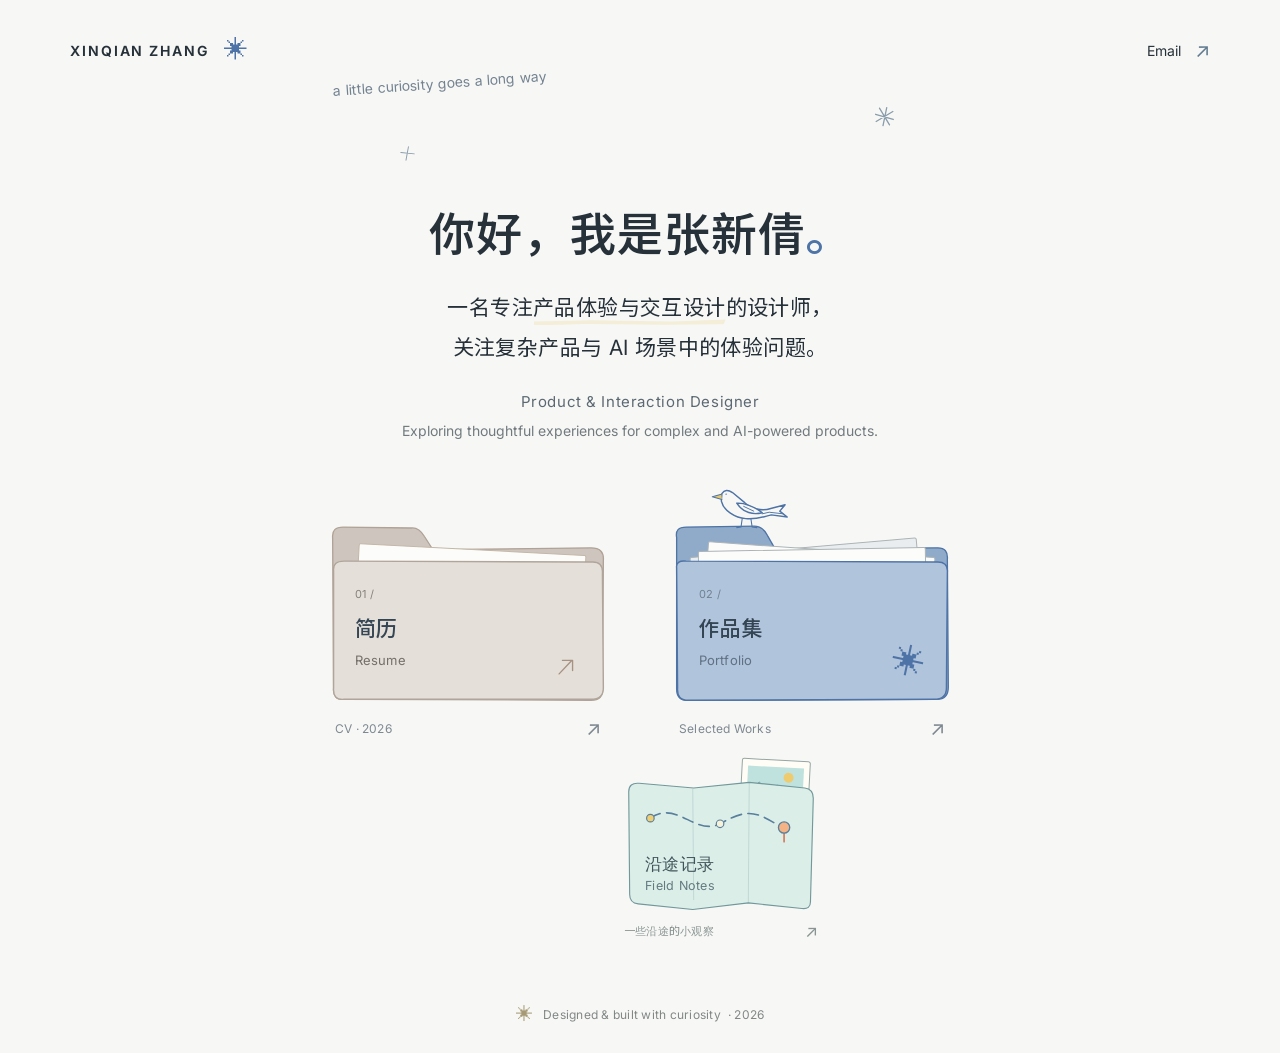
==== index.html @ b543d018 "Add local Field Notes homepage entry" ====
<!doctype html>
<html lang="zh-CN">
<head>
  <meta charset="UTF-8">
  <meta name="viewport" content="width=device-width, initial-scale=1">
  <meta name="theme-color" content="#F7F8F6">
  <meta name="description" content="张新倩的个人作品集 · 产品体验与交互设计，关注复杂产品与 AI 场景中的体验问题。">
  <title>张新倩 · Product & Interaction Designer</title>
  <link rel="icon" type="image/svg+xml" href="homepage/assets/favicon.svg">
  <link rel="preload" href="homepage/assets/fonts/inter-latin.woff2" as="font" type="font/woff2" crossorigin>
  <link rel="preload" href="homepage/assets/fonts/noto-sans-sc-page.woff2" as="font" type="font/woff2" crossorigin>
  <link rel="stylesheet" href="homepage/styles.css?v=3">
  <script src="homepage/config.js" defer></script>
  <script src="homepage/portal.js?v=3" defer></script>
</head>
<body>
  <div class="portal">
    <header class="header">
      <a class="wordmark" href="./" aria-label="张新倩 · 首页">XINQIAN ZHANG<span class="wordmark-dot" aria-hidden="true">✳</span></a>
      <a class="email" data-destination="email" href="#contact">Email <span aria-hidden="true">↗</span></a>
    </header>

    <main>
      <div class="air" aria-hidden="true">
        <svg class="star star-one" viewBox="0 0 30 30"><path d="m15 3-1 24M3 15l24-1"/></svg>
        <span class="air-caption">a little curiosity goes a long way</span>
        <svg class="star star-two" viewBox="0 0 30 30"><path d="m15 3 1 24M3 15l24 1M6 6l18 18M24 6 6 24"/></svg>
      </div>
      <section class="intro" aria-labelledby="intro-title">
        <div class="reveal-shapes" aria-hidden="true">
          <svg class="soft-shape left" viewBox="0 0 390 240"><path d="M12 104C25 83 60 95 74 70S64 29 107 24C137 21 153 48 174 42S195 4 231 17C258 27 246 61 267 71S326 58 337 91C344 115 313 131 326 152S376 176 359 203C340 230 300 207 273 213S217 237 191 217 175 175 139 185 110 215 79 201 82 163 55 151 1 134 12 104Z"/></svg>
          <svg class="soft-shape right" viewBox="0 0 390 240"><path d="M25 66C45 42 76 61 99 51S109 16 146 23 174 65 204 57 223 17 254 31 269 76 300 83 367 76 373 112 337 140 328 163 354 199 322 217 272 189 245 193 211 237 177 225 162 183 131 187 88 208 66 184 80 144 58 126 3 95 25 66Z"/></svg>
        </div>
        <h1 id="intro-title">你好，我是张新倩<span class="title-stop">。</span></h1>
        <p class="description">一名专注<span class="emphasis">产品体验与交互设计</span>的设计师，<br class="desktop-break">关注复杂产品与 AI 场景中的体验问题。</p>
        <div class="english">
          <p class="role">Product &amp; Interaction Designer</p>
          <p>Exploring thoughtful experiences for<br class="mobile-break"> complex and AI-powered products.</p>
        </div>
      </section>

      <nav class="destinations" aria-label="作品集、简历与沿途记录">
        <div class="primary-destinations">
          <a class="folder resume" data-destination="resume" href="#resume" aria-label="打开简历 Resume">
          <div class="folder-art">
            <svg class="folder-back" viewBox="0 0 300 206" aria-hidden="true"><path d="M7 29Q6 18 18 18L90 19Q98 18 104 28L113 42 280 40Q294 40 293 53L292 189Q293 201 280 201L20 200Q7 201 8 188Z"/></svg>
            <div class="papers" aria-hidden="true"><div class="paper cv-paper"><div class="cv-heading"><b></b><span></span></div><i></i><i></i><div class="cv-rule"></div><i></i><i></i><i></i></div></div>
            <div class="folder-cover">
              <svg viewBox="0 0 300 206" aria-hidden="true"><path d="M8 64Q7 54 19 54L280 55Q293 54 292 67L293 188Q293 200 280 200L19 200Q7 201 8 188Z"/></svg>
              <div class="folder-label"><span class="folder-number">01 /</span><h2>简历</h2><span class="folder-english">Resume</span><svg class="cover-mark" viewBox="0 0 38 38" aria-hidden="true"><path d="m12 26 15-16m-11 0h12v12"/></svg></div>
            </div>
          </div>
          <div class="folder-caption"><span>CV · 2026</span><span aria-hidden="true">↗</span></div>
          </a>

          <a class="folder portfolio" data-destination="portfolio" href="#portfolio" aria-label="打开作品集 Portfolio">
          <div class="folder-art">
            <svg class="folder-back" viewBox="0 0 300 206" aria-hidden="true"><path d="M7 29Q5 18 17 18L89 17Q98 17 103 27L111 41 283 40Q294 40 293 52L294 187Q294 200 282 200L18 201Q7 201 7 189Z"/></svg>
            <div class="papers" aria-hidden="true">
              <div class="paper paper-back"><i></i><i></i></div>
              <div class="paper paper-middle"><div class="mini-row"><b></b><b></b><b></b></div><i></i></div>
              <div class="paper paper-front"><div class="mini-top"><span></span><span></span></div><div class="mini-layout"><b></b><div><i></i><i></i><i></i></div></div></div>
            </div>
            <div class="folder-cover">
              <svg viewBox="0 0 300 206" aria-hidden="true"><path d="M7 61Q6 53 17 54L281 55Q294 54 293 66L292 188Q292 200 279 200L19 201Q7 201 8 188Z"/></svg>
              <div class="folder-label"><span class="folder-number">02 /</span><h2>作品集</h2><span class="folder-english">Portfolio</span><span class="cover-spark" aria-hidden="true">✳</span></div>
            </div>
            <div class="bird" data-state="idle" aria-hidden="true">
              <svg class="bird-figure" viewBox="0 0 160 120">
                <g class="bird-feet"><path d="m78 91-3 20-9 1m27-22 3 21 8 1"/></g>
                <path class="bird-body" d="M13 69 40 76C57 82 77 76 89 65L112 46Q125 37 132 48L133 62C129 80 107 94 87 95 65 97 52 91 39 88L9 92 23 81Z"/>
                <path class="bird-tail-line" d="m17 86 26-3 13 3"/>
                <g class="bird-wing bird-wing-open">
                  <path d="M62 82C50 67 38 38 39 19 48 24 57 36 63 42L60 7C73 16 83 34 88 43L94 17C104 31 106 50 102 62 98 78 88 88 72 88"/>
                  <path class="wing-line" d="M53 44 67 66M76 35 82 60"/>
                  <path class="wing-pattern" d="m80 69 1 10m-6-5 11-1"/>
                </g>
                <g class="bird-wing-folded">
                  <path d="M104 66C91 65 69 73 56 84 72 88 92 85 104 66Z"/>
                  <path class="wing-line" d="m72 81 19-9"/>
                </g>
                <path class="bird-beak" d="m133 49 17 5-18 5"/>
                <g class="bird-face"><circle class="bird-eye" cx="124" cy="49" r="1.35"/></g>
              </svg>
            </div>
          </div>
          <div class="folder-caption"><span>Selected Works</span><span aria-hidden="true">↗</span></div>
          </a>
        </div>

        <a class="field-notes-entry" data-destination="fieldNotes" href="field-notes/" aria-label="Open Field Notes">
          <div class="field-notes-art">
            <div class="travel-photo" aria-hidden="true">
              <svg viewBox="0 0 70 58">
                <rect x="1" y="1" width="68" height="56" rx="2"/>
                <path class="photo-sky" d="M7 8h56v34H7z"/>
                <path class="photo-sun" d="M48 13a5 5 0 1 1 0 10 5 5 0 0 1 0-10Z"/>
                <path class="photo-land" d="m7 34 12-10 10 8 8-6 12 8 14-5v13H7Z"/>
              </svg>
            </div>
            <svg class="travel-map" viewBox="0 0 220 154" aria-hidden="true">
              <path class="map-sheet" d="M12 21Q12 11 23 12l58 5 59-6 59 6q9 1 9 11l-3 110q0 8-9 7l-57-6-59 7-58-6q-9-1-9-10Z"/>
              <path class="map-fold" d="m80 18 1 118m59-125-1 128"/>
              <path class="map-route" pathLength="1" d="M35 49c29-20 48 21 76 5s38-12 66 7"/>
              <circle class="map-point point-one" cx="35" cy="49" r="4"/>
              <circle class="map-point point-two" cx="109" cy="55" r="4"/>
              <g class="map-pin" transform="translate(177 61)">
                <path d="M0 0v13"/>
                <circle cy="-2" r="6"/>
              </g>
            </svg>
            <div class="field-notes-label">
              <strong>沿途记录</strong>
              <span>Field Notes</span>
            </div>
          </div>
          <div class="field-notes-caption">
            <span>一些沿途的小观察</span>
            <span aria-hidden="true">↗</span>
          </div>
        </a>
      </nav>
    </main>
    <footer><span class="footer-star" aria-hidden="true">✳</span>Designed &amp; built with curiosity <span class="footer-year">· 2026</span></footer>
  </div>
  <svg class="flight-trail" aria-hidden="true"><path/></svg>
  <div class="notice" role="status" aria-live="polite"></div>
  <noscript><p class="noscript-note">请启用 JavaScript 使用入口动画，或直接打开下方内容。</p><p><a href="portfolio.html">打开作品集</a> · <a href="field-notes/">打开沿途记录</a></p></noscript>
</body>
</html>
---- homepage/styles.css ----
@font-face{font-family:Inter;font-style:normal;font-weight:100 900;font-display:swap;src:url("assets/fonts/inter-latin.woff2") format("woff2")}
@font-face{font-family:"Noto Sans SC";font-style:normal;font-weight:100 900;font-display:swap;src:url("assets/fonts/noto-sans-sc-page.woff2") format("woff2");unicode-range:U+2E80-9FFF,U+FF00-FFEF}
:root{--cream:#f7f8f6;--ink:#27313a;--blue:#4e73a6;--orange:#d97957;--yellow:#e7c96d;--muted:#727a7e;--line:#4e73a6;--font-latin:Inter,sans-serif;--font-cjk:"Noto Sans SC","Source Han Sans SC",Inter,sans-serif;--font-ui:Inter,"Noto Sans SC","Source Han Sans SC",sans-serif;font-family:var(--font-ui);font-weight:400;color:var(--ink);background:var(--cream);font-synthesis:none}
*{box-sizing:border-box}body{margin:0;overflow-x:clip}a{color:inherit;text-decoration:none}button,a{-webkit-tap-highlight-color:transparent}a:focus-visible{outline:2px solid var(--line);outline-offset:9px;border-radius:3px}::selection{background:#e7c96d77}.portal{max-width:1600px;margin:auto;padding:0 70px;min-height:100svh;display:flex;flex-direction:column;overflow:clip}.header{display:flex;justify-content:space-between;align-items:center;padding-top:38px;position:relative;z-index:2}.wordmark{font-size:14px;font-weight:650;letter-spacing:1.9px;display:flex;align-items:center;gap:14px}.wordmark-dot{font-size:24px;color:var(--blue);font-weight:400;line-height:1}.email{font-size:14px;display:flex;gap:14px;align-items:center}.email span{font-size:20px;color:#637c90}.email:hover{color:var(--line)}main{width:100%;max-width:1040px;margin:0 auto}.air{position:relative;height:140px;max-width:730px;margin:auto;display:flex;align-items:center;justify-content:center;padding-top:14px}.air-caption{position:absolute;left:8%;top:18px;font-family:var(--font-latin);font-style:normal;font-weight:400;font-size:14px;line-height:1.6;color:#758391;letter-spacing:.15px;transform:rotate(-4deg);transform-origin:left center}.star{position:absolute;stroke:#8a9dab;stroke-width:1.7;stroke-linecap:round;fill:none;width:23px}.star-one{left:17%;top:59%;transform:rotate(8deg);width:17px}.star-two{right:15%;top:31%;transform:rotate(14deg);color:var(--blue)}.intro{text-align:center;position:relative}.intro h1{font-family:var(--font-cjk);font-weight:550;font-size:46px;line-height:1.4;letter-spacing:1px;margin:0 0 22px;position:relative}.title-stop{color:var(--blue)}.description{font-family:var(--font-cjk);font-size:21px;line-height:1.9;letter-spacing:.4px;margin:0;position:relative}.emphasis{position:relative;white-space:nowrap}.emphasis:after{content:"";position:absolute;bottom:-5px;left:1px;right:0;height:6px;background:#e7c96d38;clip-path:polygon(0 35%,30% 13%,72% 34%,100% 0,99% 80%,68% 90%,27% 78%,0 100%);z-index:-1}.english{color:var(--muted);font-size:14px;line-height:1.65;margin-top:22px;position:relative}.english p{margin:0}.english .role{font-size:15px;letter-spacing:.6px;color:#5c6872;margin-bottom:4px}.mobile-break{display:none}.reveal-shapes{position:absolute;inset:-48px -35px;pointer-events:none;overflow:visible;z-index:1}
.soft-shape{position:absolute;width:350px;height:245px;opacity:0;top:-6px;left:calc(50% - 295px);fill:#e1eaf2;transform-origin:80% 55%}
.soft-shape.right{top:24px;left:calc(50% - 40px);fill:#eaf0f4;transform-origin:20% 45%}.destinations{display:flex;justify-content:center;gap:60px;margin:68px auto 0;position:relative}.folder{display:block;width:284px;flex-shrink:0;position:relative;touch-action:manipulation}.folder-art{position:relative;width:100%;height:195px;transition:transform 260ms ease}.folder-back,.folder-cover,.folder-cover>svg{position:absolute;inset:0;width:100%;height:100%}.folder-back{fill:#90abc9;stroke:#4e73a6;stroke-width:1.4;stroke-linejoin:round}.folder-cover{transform-origin:50% 95%;transition:transform 260ms ease;z-index:2}.folder-cover>svg{fill:#b0c4dc;stroke:#4e73a6;stroke-width:1.5;stroke-linejoin:round}.folder-label{position:absolute;left:29px;right:29px;top:72px;bottom:21px;text-align:left}.folder-number{font-family:var(--font-latin);font-size:11px;font-weight:400;letter-spacing:.3px;color:#718190}.folder-label h2{font-family:var(--font-cjk);font-size:21px;font-weight:500;color:#344553;letter-spacing:0;margin:10px 0 3px;line-height:1.6}.folder-english{font-family:var(--font-latin);font-size:13px;font-weight:400;line-height:1.6;color:#607182;letter-spacing:.1px}.cover-spark{position:absolute;right:0;bottom:2px;font-size:33px;color:#4e73a6;transform:rotate(12deg);font-weight:300}.resume .folder-back{fill:#cec5be;stroke:#b0a296}.resume .folder-cover>svg{fill:#e4dfd9;stroke:#b1a59b}.resume .folder-number{color:#85817d}.resume .folder-english{color:#756f69}.cover-mark{position:absolute;right:0;bottom:0;width:32px;height:32px;fill:none;stroke:#a79282;stroke-width:1.6;stroke-linecap:round;stroke-linejoin:round}.folder-caption{display:flex;align-items:center;justify-content:space-between;margin:13px 9px 0;font-family:var(--font-latin);font-size:12px;font-weight:400;letter-spacing:.2px;color:#7e8891}.folder-caption>span:last-child{font-size:20px;line-height:1;color:inherit}.papers{position:absolute;left:29px;right:27px;top:39px;height:138px;z-index:1}.paper{position:absolute;background:#fcfcfa;border:1px solid #acb4b6;border-radius:2px;width:100%;height:100%;padding:16px;transition:transform 260ms ease}.paper-back{transform:translate(-4px,-2px) rotate(-5deg);background:#e9edf0}.paper-middle{transform:translate(4px,0) rotate(4deg)}.paper-front{transform:rotate(-1deg)}.paper i{display:block;height:3px;width:85%;background:#c7cfd2;margin-top:8px}.paper i:nth-child(even){width:60%}.mini-top{display:flex;justify-content:space-between}.mini-top span{display:block;width:25px;height:4px;background:#97afc0}.mini-top span:last-child{width:46px;height:3px;background:#d4dadd}.mini-layout{display:flex;gap:14px;margin-top:16px}.mini-layout>b{display:block;width:49px;height:37px;background:#b0c4dc;border-radius:2px}.mini-layout>div{flex:1}.mini-row{display:flex;gap:7px}.mini-row b{width:24px;height:19px;background:#c1cdd7}.cv-paper{border-color:#c4b7a8;transform:rotate(3deg);padding:15px 21px}.cv-heading{display:flex;justify-content:space-between;align-items:center}.cv-heading b{width:63px;height:6px;background:#a6a6a1}.cv-heading span{width:19px;height:19px;background:#d2cbc3;border-radius:50%}.cv-paper i{height:2px;background:#cfcac2}.cv-rule{height:1px;background:#ded8cf;margin:12px 0}.bird{position:absolute;z-index:4;width:85px;height:64px;left:37px;top:-42px;pointer-events:none;transform-origin:50% 90%}
.bird svg{overflow:visible;width:100%;height:100%;fill:none;stroke:var(--blue);stroke-width:2.7;stroke-linecap:round;stroke-linejoin:round}
.bird-figure{transform:scaleX(var(--facing,-1));transition:transform 180ms ease}
.bird-body{fill:var(--cream)}
.bird-wing-open{fill:var(--cream);transform-origin:78px 82px;opacity:0;transition:opacity 240ms ease,transform 350ms ease;transform:translate(0,10px) scaleY(.55)}
.bird-wing-folded{fill:var(--cream);opacity:1;transition:opacity 260ms ease}
.wing-line,.bird-tail-line{fill:none;stroke-width:1.8}
.wing-pattern{fill:none;stroke-width:2.1}
.bird-feet{fill:none;stroke:var(--blue);stroke-width:2;opacity:1;transition:opacity 280ms ease}
.bird-beak{fill:#e7c96d;stroke:var(--blue);stroke-width:2}
.bird-eye{fill:var(--blue);stroke:none}
.bird-face{transition:transform 180ms ease}
.bird[data-state="look"] .bird-face{transform:translate(var(--look-x,0px),var(--look-y,0px))}
.bird[data-state="fly"] .bird-wing-open{opacity:1;transform:rotate(var(--wing-angle,-3deg)) scaleY(var(--wing-scale,.88));transition:opacity 240ms ease}
.bird[data-state="fly"] .bird-wing-folded{opacity:0}
.bird[data-state="fly"] .bird-feet{opacity:0}
.bird[data-state="land"] .bird-wing-open{opacity:0;transform:translate(0,14px) scaleY(.3)}
footer{display:flex;justify-content:center;align-items:center;gap:7px;margin-top:auto;padding:64px 0 29px;font-size:12px;color:#828786;letter-spacing:.25px}.footer-star{font-size:17px;color:#a69a75;margin-right:3px}.flight-trail{position:absolute;inset:0;width:100%;height:100%;overflow:visible;pointer-events:none;z-index:3}.flight-trail path{fill:none;stroke:var(--blue);stroke-width:1;stroke-linecap:round;stroke-linejoin:round;opacity:0}.notice{position:fixed;bottom:24px;left:50%;transform:translate(-50%,10px);padding:12px 20px;max-width:calc(100% - 36px);width:max-content;background:var(--ink);color:var(--cream);border-radius:6px;font-size:14px;opacity:0;pointer-events:none;transition:180ms;z-index:10}.notice.visible{opacity:1;transform:translate(-50%,0)}.noscript-note{text-align:center;font-size:13px}.folder:active .folder-art{transform:scale(.98)}.folder:focus-visible .folder-art{transform:translateY(-5px)}.folder:focus-visible .paper-front{transform:translateY(-19px) rotate(-2deg)}.folder:focus-visible .cv-paper{transform:translateY(-19px) rotate(1deg)}
@media(hover:hover){.folder:hover .folder-art{transform:translateY(-5px)}.folder:hover .folder-cover{transform:skewX(-1deg) scaleY(.975)}.folder:hover .paper-front{transform:translateY(-19px) rotate(-3deg)}.folder:hover .paper-back{transform:translate(-7px,-14px) rotate(-8deg)}.folder:hover .paper-middle{transform:translate(8px,-24px) rotate(6deg)}.folder:hover .cv-paper{transform:translateY(-20px) rotate(1deg)}.folder:hover .folder-caption{color:var(--ink)}}

@media(min-width:1600px){.air{height:180px}.destinations{margin-top:78px}}
@media(min-width:768px) and (max-width:1199px){.portal{padding:0 42px}.air{height:125px}.intro h1{font-size:42px}.description{font-size:20px}.destinations{gap:48px;margin-top:60px}footer{padding-top:58px}}
@media(max-width:767px){.portal{padding:0 26px}.header{padding-top:27px}.wordmark{font-size:11px;letter-spacing:1.5px;gap:7px}.wordmark-dot{font-size:19px}.email{font-size:13px;gap:6px}.air{height:110px;justify-content:flex-start;padding-left:1px}.air-caption{font-size:13px;letter-spacing:0;left:3px;top:21px}.star-one{left:auto;right:11%;top:67%;width:14px}.star-two{right:0;top:25%;width:21px}.intro{text-align:left}.intro h1{font-size:32px;letter-spacing:0;margin-bottom:19px}.description{font-size:17px;line-height:1.9;letter-spacing:0}.desktop-break{display:none}.english{font-size:12px;line-height:1.8;margin-top:20px}.english .role{font-size:13px;letter-spacing:.2px}.mobile-break{display:block}.destinations{flex-direction:column;align-items:center;gap:26px;margin-top:65px}.folder{width:min(100%,330px)}.folder-art{height:auto;aspect-ratio:300/206}.folder-label{top:37%;left:10%;right:10%;bottom:11%}.folder-label h2{font-size:21px;margin-top:9px}.folder-caption{margin-top:10px}.papers{top:20%;height:70%;left:10%;right:10%}.bird{left:13%;top:-38px}.soft-shape{width:230px;height:220px;left:calc(50% - 195px)}.soft-shape.right{left:calc(50% - 24px)}footer{padding:48px 0 25px;font-size:10px;gap:5px;letter-spacing:0}.footer-star{font-size:15px}.folder-number{font-size:11px}}
@media(prefers-reduced-motion:reduce){*,*::before,*::after{animation:none!important;transition:none!important;scroll-behavior:auto!important}.flight-trail,.reveal-shapes{display:none}}

/* Field Notes is a quieter discovery below the two primary destinations. */
.destinations{align-items:center;flex-direction:column;gap:0;width:100%}
.primary-destinations{display:flex;gap:60px;justify-content:center}
.field-notes-entry{color:#65747a;display:block;margin-left:162px;margin-top:34px;position:relative;touch-action:manipulation;width:214px}
.field-notes-art{height:145px;position:relative;transition:transform 300ms cubic-bezier(.2,.75,.25,1);width:100%}
.travel-map{height:100%;inset:0;overflow:visible;position:absolute;width:100%;z-index:2}
.map-sheet{fill:#dceee8;stroke:#72989b;stroke-linejoin:round;stroke-width:1.2}
.map-fold{fill:none;opacity:.28;stroke:#72989b;stroke-width:1}
.map-route{fill:none;stroke:#587f9d;stroke-dasharray:.075 .045;stroke-dashoffset:0;stroke-linecap:round;stroke-width:1.7;transition:stroke-dashoffset 320ms ease}
.map-point{fill:#f0ce72;stroke:#587f9d;stroke-width:1.25}
.point-two{fill:#f7f1d7}
.map-pin path{fill:none;stroke:#d47c5d;stroke-linecap:round;stroke-width:1.8}
.map-pin circle{fill:#f5b284;stroke:#587f9d;stroke-width:1.4;transform-box:fill-box;transform-origin:center;transition:transform 300ms cubic-bezier(.2,.8,.25,1)}
.travel-photo{height:58px;position:absolute;right:18px;top:-13px;transform:rotate(3deg);transition:transform 300ms cubic-bezier(.2,.8,.25,1);width:70px;z-index:1}
.travel-photo svg{height:100%;overflow:visible;width:100%}
.travel-photo rect{fill:#fffdf6;stroke:#94a6a4;stroke-width:1}
.travel-photo .photo-sky{fill:#bfe2df;stroke:none}
.travel-photo .photo-sun{fill:#efcb70;stroke:none}
.travel-photo .photo-land{fill:#bfcfa6;stroke:#708e90;stroke-linejoin:round;stroke-width:.8}
.field-notes-label{bottom:24px;left:31px;position:absolute;text-align:left;z-index:3}
.field-notes-label strong,.field-notes-label span{display:block}
.field-notes-label strong{color:#40555b;font-family:var(--font-cjk);font-size:17px;font-weight:500;letter-spacing:.02em;line-height:1.5}
.field-notes-label span{color:#627b81;font-family:var(--font-latin);font-size:12.5px;font-weight:400;letter-spacing:.02em;margin-top:1px}
.field-notes-caption{align-items:center;color:#8a9593;display:flex;font-family:var(--font-cjk);font-size:11px;justify-content:space-between;letter-spacing:.02em;margin:6px 10px 0;transition:color 250ms ease}
.field-notes-caption span:last-child{font-family:var(--font-latin);font-size:17px;line-height:1}
.field-notes-entry:active .field-notes-art{transform:translateY(-2px) scale(.985)}
.field-notes-entry:focus-visible .field-notes-art{transform:translateY(-4px)}
.field-notes-entry:focus-visible .travel-photo{transform:translateY(-10px) rotate(4deg)}
.field-notes-entry:focus-visible .map-route{stroke-dashoffset:-.12}
.field-notes-entry:focus-visible .map-pin circle{transform:translateY(-2px) scale(1.14)}
.field-notes-entry:focus-visible .field-notes-caption{color:#52666c}
.field-notes-entry.is-departing .field-notes-art{transform:translateY(-4px) scale(1.015)}
.field-notes-entry.is-departing .travel-photo{transform:translateY(-11px) rotate(4deg)}
.field-notes-entry.is-departing .map-route{stroke-dashoffset:-.24}
.field-notes-entry.is-departing .map-pin circle{transform:translateY(-2px) scale(1.2)}

@media(hover:hover){
  .field-notes-entry:hover .field-notes-art{transform:translateY(-4px)}
  .field-notes-entry:hover .travel-photo{transform:translateY(-10px) rotate(4deg)}
  .field-notes-entry:hover .map-route{stroke-dashoffset:-.12}
  .field-notes-entry:hover .map-pin circle{transform:translateY(-2px) scale(1.14)}
  .field-notes-entry:hover .field-notes-caption{color:#52666c}
}

@media(min-width:768px) and (max-width:1199px){
  .primary-destinations{gap:48px}
  .field-notes-entry{margin-left:140px}
}

@media(max-width:767px){
  .destinations{width:100%}
  .primary-destinations{align-items:center;flex-direction:column;gap:26px;width:100%}
  .field-notes-entry{align-self:flex-end;margin:32px 8px 0 0;width:210px}
  .field-notes-art{height:142px}
}
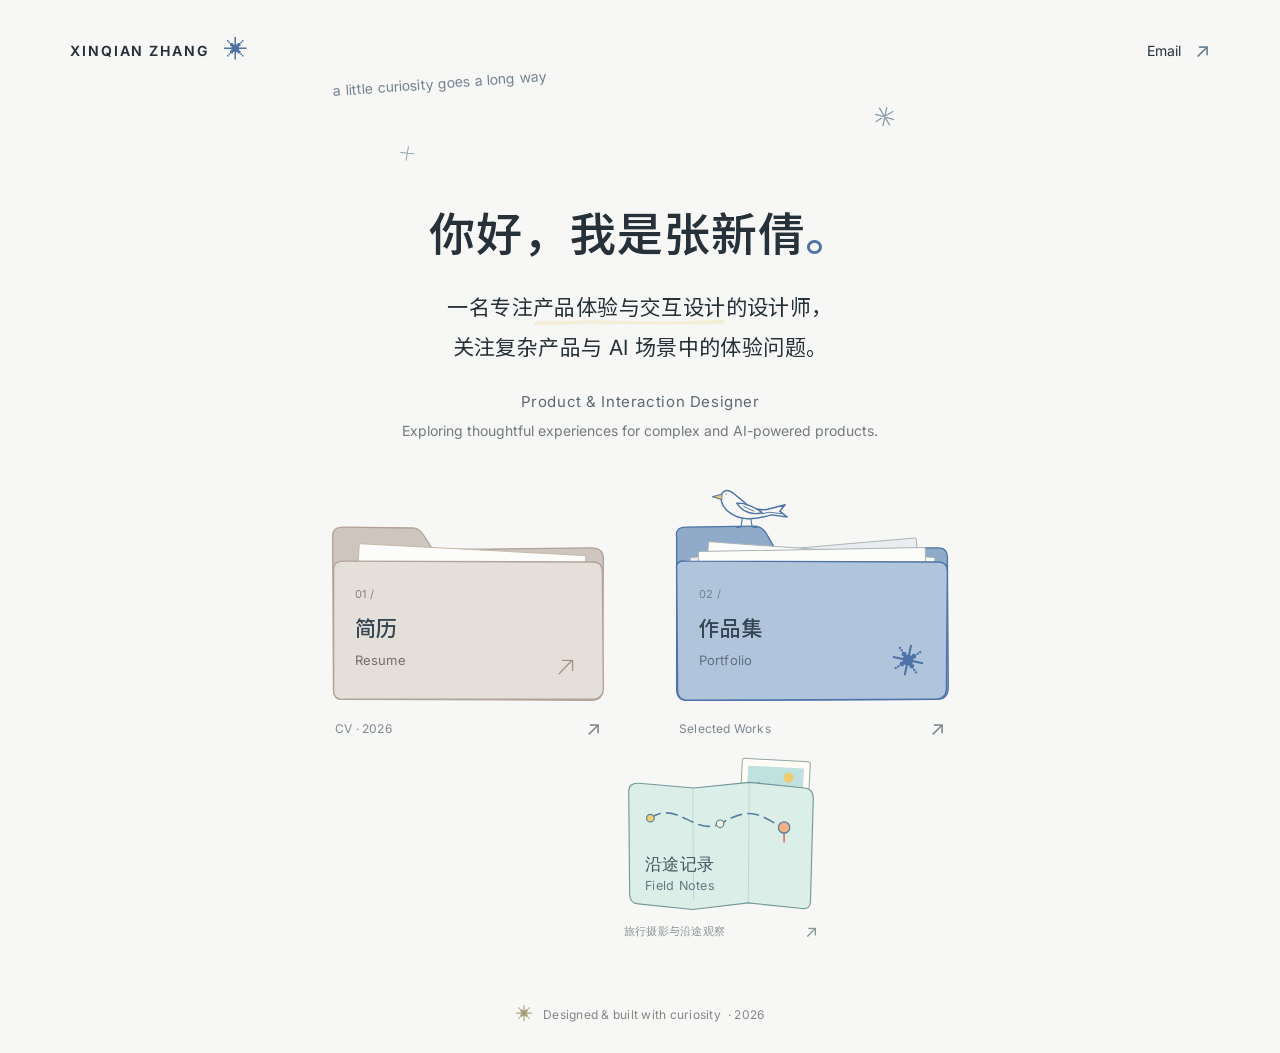
==== commit 17a3237e: "Add travel photography to Field Notes" ====
--- a/index.html
+++ b/index.html
@@ -88,7 +88,7 @@
           </a>
         </div>
 
-        <a class="field-notes-entry" data-destination="fieldNotes" href="field-notes/" aria-label="Open Field Notes">
+        <a class="field-notes-entry" data-destination="fieldNotes" href="field-notes/" aria-label="打开旅行摄影与沿途记录 Field Notes">
           <div class="field-notes-art">
             <div class="travel-photo" aria-hidden="true">
               <svg viewBox="0 0 70 58">
@@ -115,7 +115,7 @@
             </div>
           </div>
           <div class="field-notes-caption">
-            <span>一些沿途的小观察</span>
+            <span>旅行摄影与沿途观察</span>
             <span aria-hidden="true">↗</span>
           </div>
         </a>
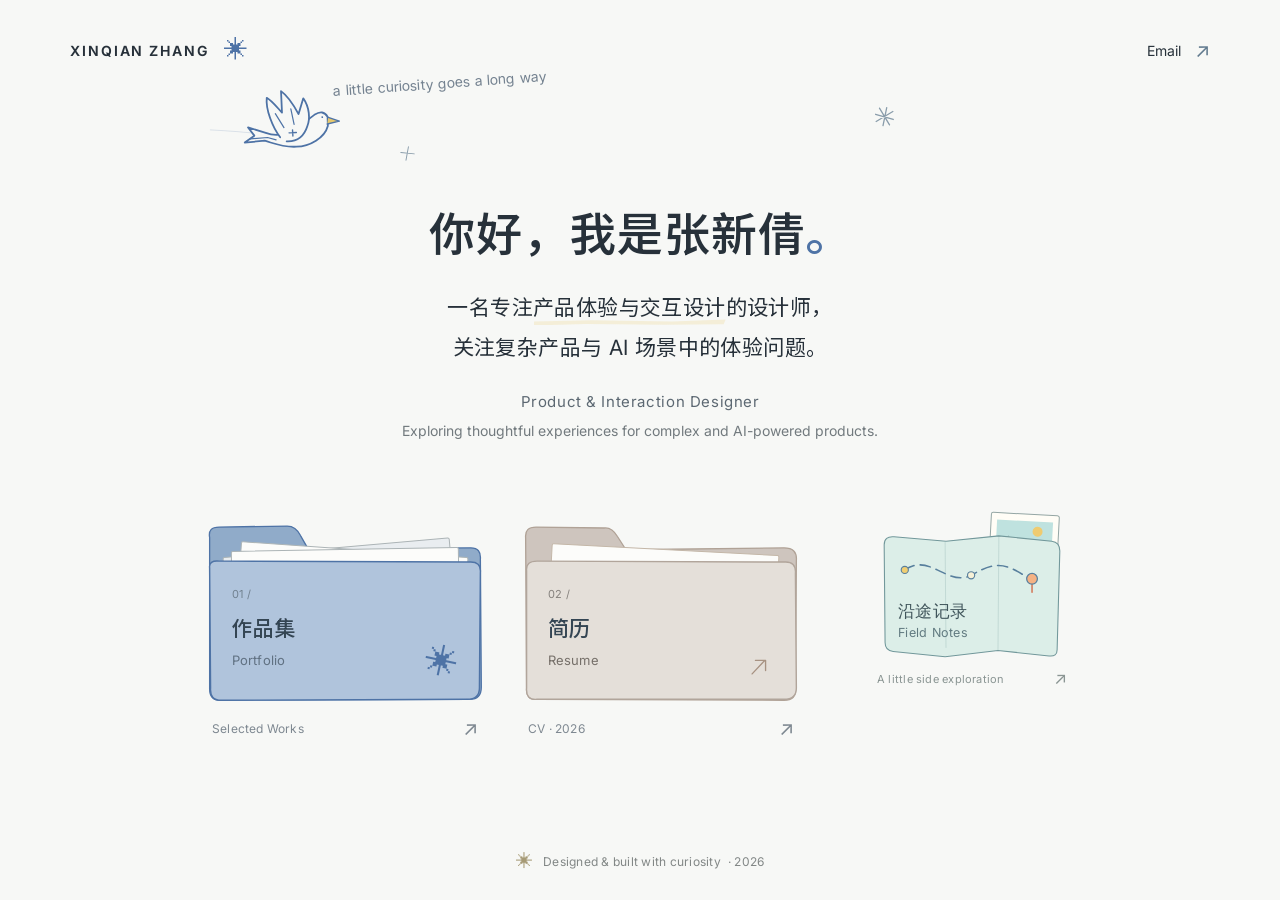
==== commit 49031620: "Refine homepage entry hierarchy and keep selected stamp" ====
--- a/index.html
+++ b/index.html
@@ -41,18 +41,6 @@
 
       <nav class="destinations" aria-label="作品集、简历与沿途记录">
         <div class="primary-destinations">
-          <a class="folder resume" data-destination="resume" href="#resume" aria-label="打开简历 Resume">
-          <div class="folder-art">
-            <svg class="folder-back" viewBox="0 0 300 206" aria-hidden="true"><path d="M7 29Q6 18 18 18L90 19Q98 18 104 28L113 42 280 40Q294 40 293 53L292 189Q293 201 280 201L20 200Q7 201 8 188Z"/></svg>
-            <div class="papers" aria-hidden="true"><div class="paper cv-paper"><div class="cv-heading"><b></b><span></span></div><i></i><i></i><div class="cv-rule"></div><i></i><i></i><i></i></div></div>
-            <div class="folder-cover">
-              <svg viewBox="0 0 300 206" aria-hidden="true"><path d="M8 64Q7 54 19 54L280 55Q293 54 292 67L293 188Q293 200 280 200L19 200Q7 201 8 188Z"/></svg>
-              <div class="folder-label"><span class="folder-number">01 /</span><h2>简历</h2><span class="folder-english">Resume</span><svg class="cover-mark" viewBox="0 0 38 38" aria-hidden="true"><path d="m12 26 15-16m-11 0h12v12"/></svg></div>
-            </div>
-          </div>
-          <div class="folder-caption"><span>CV · 2026</span><span aria-hidden="true">↗</span></div>
-          </a>
-
           <a class="folder portfolio" data-destination="portfolio" href="#portfolio" aria-label="打开作品集 Portfolio">
           <div class="folder-art">
             <svg class="folder-back" viewBox="0 0 300 206" aria-hidden="true"><path d="M7 29Q5 18 17 18L89 17Q98 17 103 27L111 41 283 40Q294 40 293 52L294 187Q294 200 282 200L18 201Q7 201 7 189Z"/></svg>
@@ -63,7 +51,7 @@
             </div>
             <div class="folder-cover">
               <svg viewBox="0 0 300 206" aria-hidden="true"><path d="M7 61Q6 53 17 54L281 55Q294 54 293 66L292 188Q292 200 279 200L19 201Q7 201 8 188Z"/></svg>
-              <div class="folder-label"><span class="folder-number">02 /</span><h2>作品集</h2><span class="folder-english">Portfolio</span><span class="cover-spark" aria-hidden="true">✳</span></div>
+              <div class="folder-label"><span class="folder-number">01 /</span><h2>作品集</h2><span class="folder-english">Portfolio</span><span class="cover-spark" aria-hidden="true">✳</span></div>
             </div>
             <div class="bird" data-state="idle" aria-hidden="true">
               <svg class="bird-figure" viewBox="0 0 160 120">
@@ -85,6 +73,18 @@
             </div>
           </div>
           <div class="folder-caption"><span>Selected Works</span><span aria-hidden="true">↗</span></div>
+          </a>
+
+          <a class="folder resume" data-destination="resume" href="#resume" aria-label="打开简历 Resume">
+          <div class="folder-art">
+            <svg class="folder-back" viewBox="0 0 300 206" aria-hidden="true"><path d="M7 29Q6 18 18 18L90 19Q98 18 104 28L113 42 280 40Q294 40 293 53L292 189Q293 201 280 201L20 200Q7 201 8 188Z"/></svg>
+            <div class="papers" aria-hidden="true"><div class="paper cv-paper"><div class="cv-heading"><b></b><span></span></div><i></i><i></i><div class="cv-rule"></div><i></i><i></i><i></i></div></div>
+            <div class="folder-cover">
+              <svg viewBox="0 0 300 206" aria-hidden="true"><path d="M8 64Q7 54 19 54L280 55Q293 54 292 67L293 188Q293 200 280 200L19 200Q7 201 8 188Z"/></svg>
+              <div class="folder-label"><span class="folder-number">02 /</span><h2>简历</h2><span class="folder-english">Resume</span><svg class="cover-mark" viewBox="0 0 38 38" aria-hidden="true"><path d="m12 26 15-16m-11 0h12v12"/></svg></div>
+            </div>
+          </div>
+          <div class="folder-caption"><span>CV · 2026</span><span aria-hidden="true">↗</span></div>
           </a>
         </div>
 
@@ -115,7 +115,7 @@
             </div>
           </div>
           <div class="field-notes-caption">
-            <span>旅行摄影与沿途观察</span>
+            <span>A little side exploration</span>
             <span aria-hidden="true">↗</span>
           </div>
         </a>
--- a/homepage/styles.css
+++ b/homepage/styles.css
@@ -28,11 +28,12 @@
 @media(max-width:767px){.portal{padding:0 26px}.header{padding-top:27px}.wordmark{font-size:11px;letter-spacing:1.5px;gap:7px}.wordmark-dot{font-size:19px}.email{font-size:13px;gap:6px}.air{height:110px;justify-content:flex-start;padding-left:1px}.air-caption{font-size:13px;letter-spacing:0;left:3px;top:21px}.star-one{left:auto;right:11%;top:67%;width:14px}.star-two{right:0;top:25%;width:21px}.intro{text-align:left}.intro h1{font-size:32px;letter-spacing:0;margin-bottom:19px}.description{font-size:17px;line-height:1.9;letter-spacing:0}.desktop-break{display:none}.english{font-size:12px;line-height:1.8;margin-top:20px}.english .role{font-size:13px;letter-spacing:.2px}.mobile-break{display:block}.destinations{flex-direction:column;align-items:center;gap:26px;margin-top:65px}.folder{width:min(100%,330px)}.folder-art{height:auto;aspect-ratio:300/206}.folder-label{top:37%;left:10%;right:10%;bottom:11%}.folder-label h2{font-size:21px;margin-top:9px}.folder-caption{margin-top:10px}.papers{top:20%;height:70%;left:10%;right:10%}.bird{left:13%;top:-38px}.soft-shape{width:230px;height:220px;left:calc(50% - 195px)}.soft-shape.right{left:calc(50% - 24px)}footer{padding:48px 0 25px;font-size:10px;gap:5px;letter-spacing:0}.footer-star{font-size:15px}.folder-number{font-size:11px}}
 @media(prefers-reduced-motion:reduce){*,*::before,*::after{animation:none!important;transition:none!important;scroll-behavior:auto!important}.flight-trail,.reveal-shapes{display:none}}
 
-/* Field Notes is a quieter discovery below the two primary destinations. */
-.destinations{align-items:center;flex-direction:column;gap:0;width:100%}
-.primary-destinations{display:flex;gap:60px;justify-content:center}
-.field-notes-entry{color:#65747a;display:block;margin-left:162px;margin-top:34px;position:relative;touch-action:manipulation;width:214px}
-.field-notes-art{height:145px;position:relative;transition:transform 300ms cubic-bezier(.2,.75,.25,1);width:100%}
+/* Two primary destinations with Field Notes as a quieter side exploration. */
+.destinations{align-items:flex-start;flex-direction:row;gap:64px;width:100%}
+.primary-destinations{display:flex;gap:32px;justify-content:center}
+.folder-art{height:auto;aspect-ratio:300/206}
+.field-notes-entry{color:#65747a;display:block;flex:0 0 auto;margin:16px 0 0;position:relative;touch-action:manipulation;width:210px}
+.field-notes-art{height:138px;position:relative;transition:transform 300ms cubic-bezier(.2,.75,.25,1);width:100%}
 .travel-map{height:100%;inset:0;overflow:visible;position:absolute;width:100%;z-index:2}
 .map-sheet{fill:#dceee8;stroke:#72989b;stroke-linejoin:round;stroke-width:1.2}
 .map-fold{fill:none;opacity:.28;stroke:#72989b;stroke-width:1}
@@ -73,15 +74,21 @@
 }
 
 @media(min-width:768px) and (max-width:1199px){
-  .primary-destinations{gap:48px}
-  .field-notes-entry{margin-left:140px}
+  .portal{padding-left:32px;padding-right:32px}
+  .destinations{gap:48px}
+  .primary-destinations{gap:24px}
+  .folder{width:clamp(218px,27vw,255px)}
+  .field-notes-entry{margin-top:14px;width:clamp(164px,20vw,190px)}
+  .field-notes-label{bottom:22px;left:27px}
+  .field-notes-label strong{font-size:16px}
+  .field-notes-label span{font-size:12px}
 }
 
 @media(max-width:767px){
-  .destinations{width:100%}
+  .destinations{align-items:center;flex-direction:column;gap:0;width:100%}
   .primary-destinations{align-items:center;flex-direction:column;gap:26px;width:100%}
-  .field-notes-entry{align-self:flex-end;margin:32px 8px 0 0;width:210px}
-  .field-notes-art{height:142px}
+  .field-notes-entry{align-self:flex-end;margin:30px 8px 0 0;width:210px}
+  .field-notes-art{height:138px}
 }
 
 
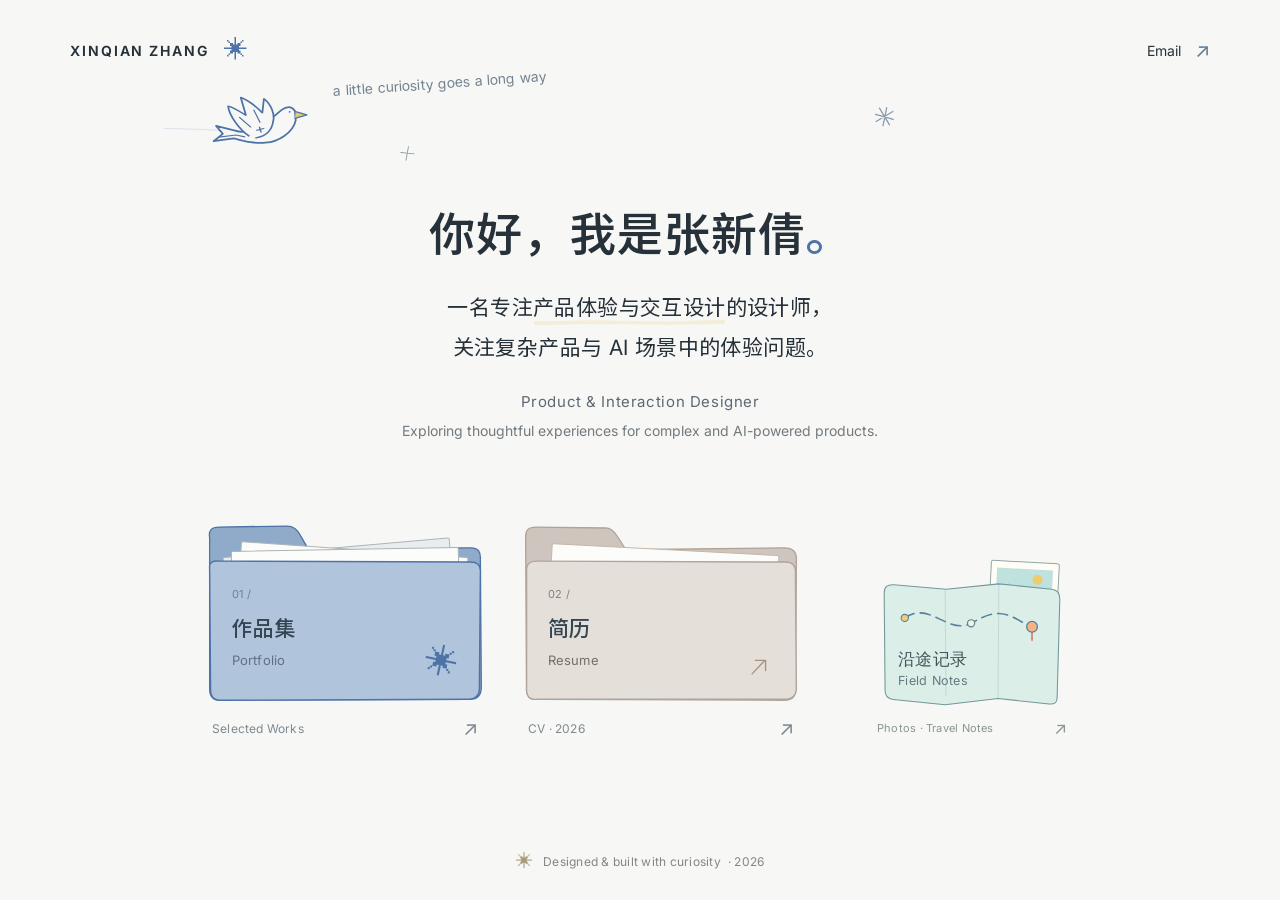
==== commit ba9187d4: "Polish homepage actions and add globe onboarding" ====
--- a/index.html
+++ b/index.html
@@ -115,7 +115,7 @@
             </div>
           </div>
           <div class="field-notes-caption">
-            <span>A little side exploration</span>
+            <span>Photos · Travel Notes</span>
             <span aria-hidden="true">↗</span>
           </div>
         </a>
--- a/homepage/styles.css
+++ b/homepage/styles.css
@@ -29,7 +29,7 @@
 @media(prefers-reduced-motion:reduce){*,*::before,*::after{animation:none!important;transition:none!important;scroll-behavior:auto!important}.flight-trail,.reveal-shapes{display:none}}
 
 /* Two primary destinations with Field Notes as a quieter side exploration. */
-.destinations{align-items:flex-start;flex-direction:row;gap:64px;width:100%}
+.destinations{align-items:flex-end;flex-direction:row;gap:64px;width:100%}
 .primary-destinations{display:flex;gap:32px;justify-content:center}
 .folder-art{height:auto;aspect-ratio:300/206}
 .field-notes-entry{color:#65747a;display:block;flex:0 0 auto;margin:16px 0 0;position:relative;touch-action:manipulation;width:210px}
@@ -52,7 +52,8 @@
 .field-notes-label strong,.field-notes-label span{display:block}
 .field-notes-label strong{color:#40555b;font-family:var(--font-cjk);font-size:17px;font-weight:500;letter-spacing:.02em;line-height:1.5}
 .field-notes-label span{color:#627b81;font-family:var(--font-latin);font-size:12.5px;font-weight:400;letter-spacing:.02em;margin-top:1px}
-.field-notes-caption{align-items:center;color:#8a9593;display:flex;font-family:var(--font-cjk);font-size:11px;justify-content:space-between;letter-spacing:.02em;margin:6px 10px 0;transition:color 250ms ease}
+.field-notes-caption{align-items:center;color:#8a9593;display:flex;font-family:var(--font-latin);font-size:11px;justify-content:space-between;letter-spacing:.02em;margin:6px 10px 0;min-height:20px;transition:color 250ms ease}
+.folder-caption{min-height:20px}
 .field-notes-caption span:last-child{font-family:var(--font-latin);font-size:17px;line-height:1}
 .field-notes-entry:active .field-notes-art{transform:translateY(-2px) scale(.985)}
 .field-notes-entry:focus-visible .field-notes-art{transform:translateY(-4px)}
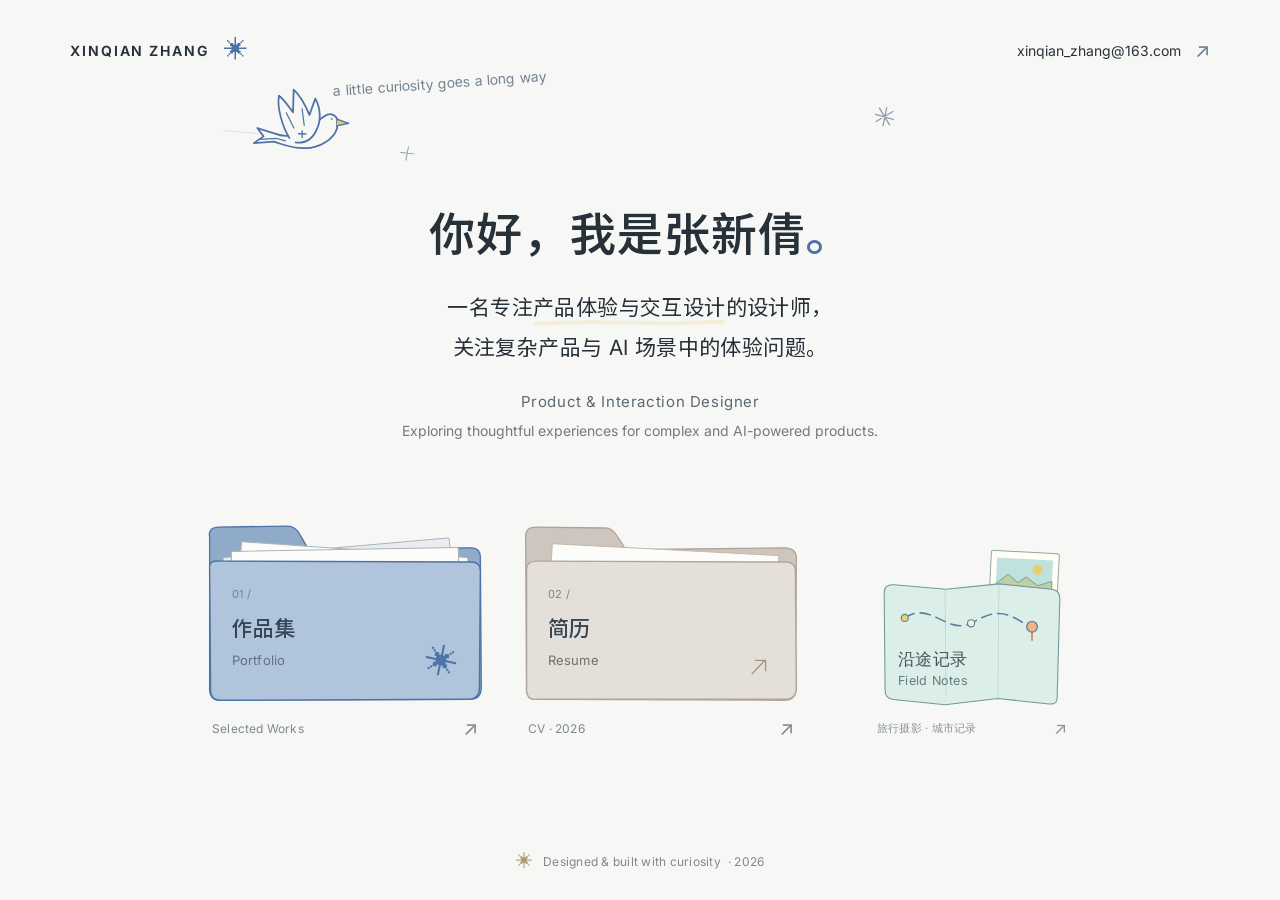
==== commit 3de102fb: "Finalize homepage and Field Notes polish" ====
--- a/index.html
+++ b/index.html
@@ -9,15 +9,15 @@
   <link rel="icon" type="image/svg+xml" href="homepage/assets/favicon.svg">
   <link rel="preload" href="homepage/assets/fonts/inter-latin.woff2" as="font" type="font/woff2" crossorigin>
   <link rel="preload" href="homepage/assets/fonts/noto-sans-sc-page.woff2" as="font" type="font/woff2" crossorigin>
-  <link rel="stylesheet" href="homepage/styles.css?v=3">
+  <link rel="stylesheet" href="homepage/styles.css?v=4">
   <script src="homepage/config.js" defer></script>
-  <script src="homepage/portal.js?v=3" defer></script>
+  <script src="homepage/portal.js?v=4" defer></script>
 </head>
 <body>
   <div class="portal">
     <header class="header">
       <a class="wordmark" href="./" aria-label="张新倩 · 首页">XINQIAN ZHANG<span class="wordmark-dot" aria-hidden="true">✳</span></a>
-      <a class="email" data-destination="email" href="#contact">Email <span aria-hidden="true">↗</span></a>
+      <a class="email" data-destination="email" href="mailto:xinqian_zhang@163.com" aria-label="联系张新倩：xinqian_zhang@163.com">xinqian_zhang@163.com <span aria-hidden="true">↗</span></a>
     </header>
 
     <main>
@@ -115,7 +115,7 @@
             </div>
           </div>
           <div class="field-notes-caption">
-            <span>Photos · Travel Notes</span>
+            <span>旅行摄影 · 城市记录</span>
             <span aria-hidden="true">↗</span>
           </div>
         </a>
--- a/homepage/styles.css
+++ b/homepage/styles.css
@@ -42,7 +42,7 @@
 .point-two{fill:#f7f1d7}
 .map-pin path{fill:none;stroke:#d47c5d;stroke-linecap:round;stroke-width:1.8}
 .map-pin circle{fill:#f5b284;stroke:#587f9d;stroke-width:1.4;transform-box:fill-box;transform-origin:center;transition:transform 300ms cubic-bezier(.2,.8,.25,1)}
-.travel-photo{height:58px;position:absolute;right:18px;top:-13px;transform:rotate(3deg);transition:transform 300ms cubic-bezier(.2,.8,.25,1);width:70px;z-index:1}
+.travel-photo{height:58px;position:absolute;right:18px;top:-23px;transform:rotate(3deg);transition:transform 300ms cubic-bezier(.2,.8,.25,1);width:70px;z-index:1}
 .travel-photo svg{height:100%;overflow:visible;width:100%}
 .travel-photo rect{fill:#fffdf6;stroke:#94a6a4;stroke-width:1}
 .travel-photo .photo-sky{fill:#bfe2df;stroke:none}
@@ -52,7 +52,7 @@
 .field-notes-label strong,.field-notes-label span{display:block}
 .field-notes-label strong{color:#40555b;font-family:var(--font-cjk);font-size:17px;font-weight:500;letter-spacing:.02em;line-height:1.5}
 .field-notes-label span{color:#627b81;font-family:var(--font-latin);font-size:12.5px;font-weight:400;letter-spacing:.02em;margin-top:1px}
-.field-notes-caption{align-items:center;color:#8a9593;display:flex;font-family:var(--font-latin);font-size:11px;justify-content:space-between;letter-spacing:.02em;margin:6px 10px 0;min-height:20px;transition:color 250ms ease}
+.field-notes-caption{align-items:center;color:#8a9593;display:flex;font-family:var(--font-cjk);font-size:11px;justify-content:space-between;letter-spacing:.02em;margin:6px 10px 0;min-height:20px;transition:color 250ms ease}
 .folder-caption{min-height:20px}
 .field-notes-caption span:last-child{font-family:var(--font-latin);font-size:17px;line-height:1}
 .field-notes-entry:active .field-notes-art{transform:translateY(-2px) scale(.985)}
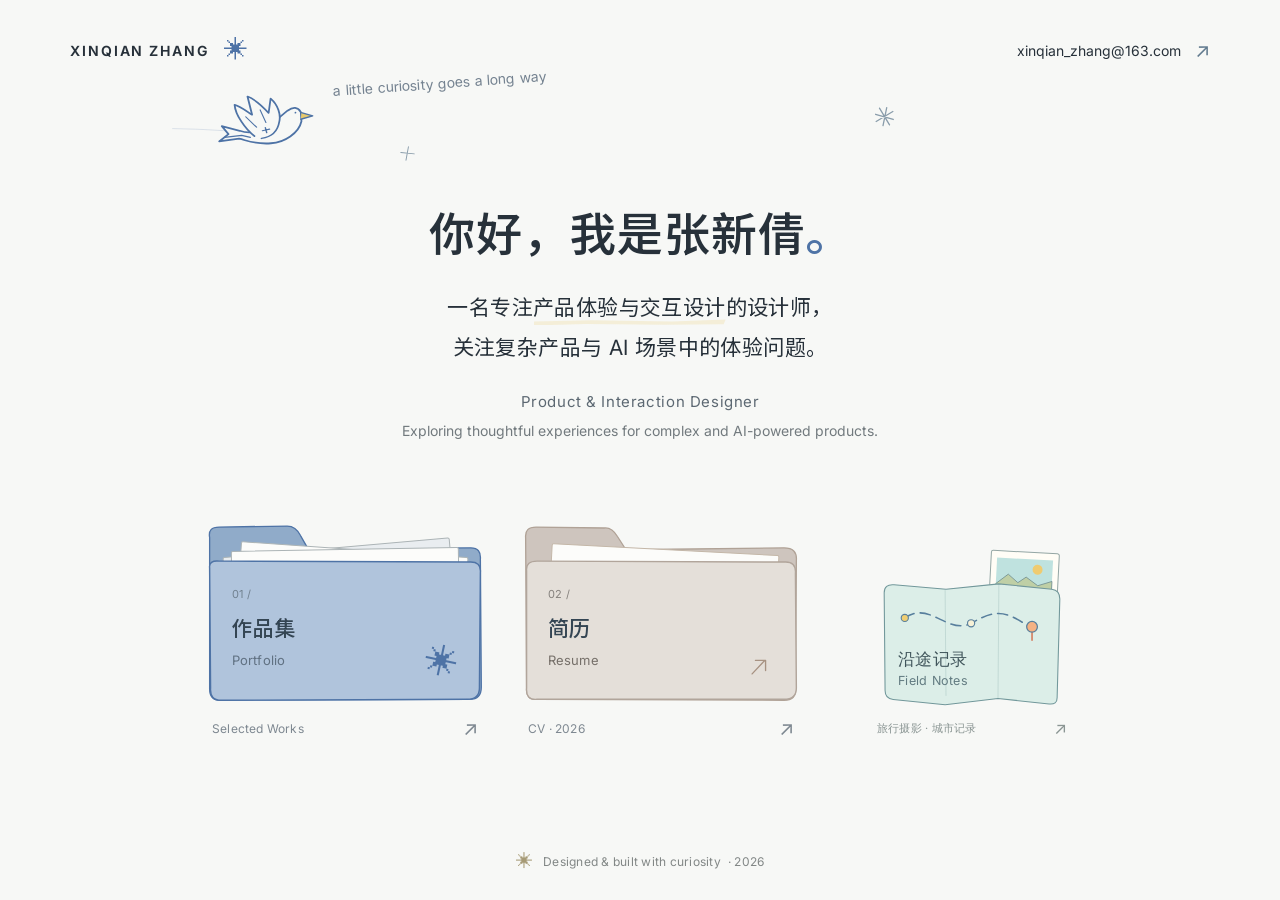
==== commit 99ce988b: "Publish interactive resume and visual archive" ====
--- a/index.html
+++ b/index.html
@@ -75,7 +75,7 @@
           <div class="folder-caption"><span>Selected Works</span><span aria-hidden="true">↗</span></div>
           </a>
 
-          <a class="folder resume" data-destination="resume" href="#resume" aria-label="打开简历 Resume">
+          <a class="folder resume" data-destination="resume" href="./resume.html" aria-label="打开简历 Resume">
           <div class="folder-art">
             <svg class="folder-back" viewBox="0 0 300 206" aria-hidden="true"><path d="M7 29Q6 18 18 18L90 19Q98 18 104 28L113 42 280 40Q294 40 293 53L292 189Q293 201 280 201L20 200Q7 201 8 188Z"/></svg>
             <div class="papers" aria-hidden="true"><div class="paper cv-paper"><div class="cv-heading"><b></b><span></span></div><i></i><i></i><div class="cv-rule"></div><i></i><i></i><i></i></div></div>
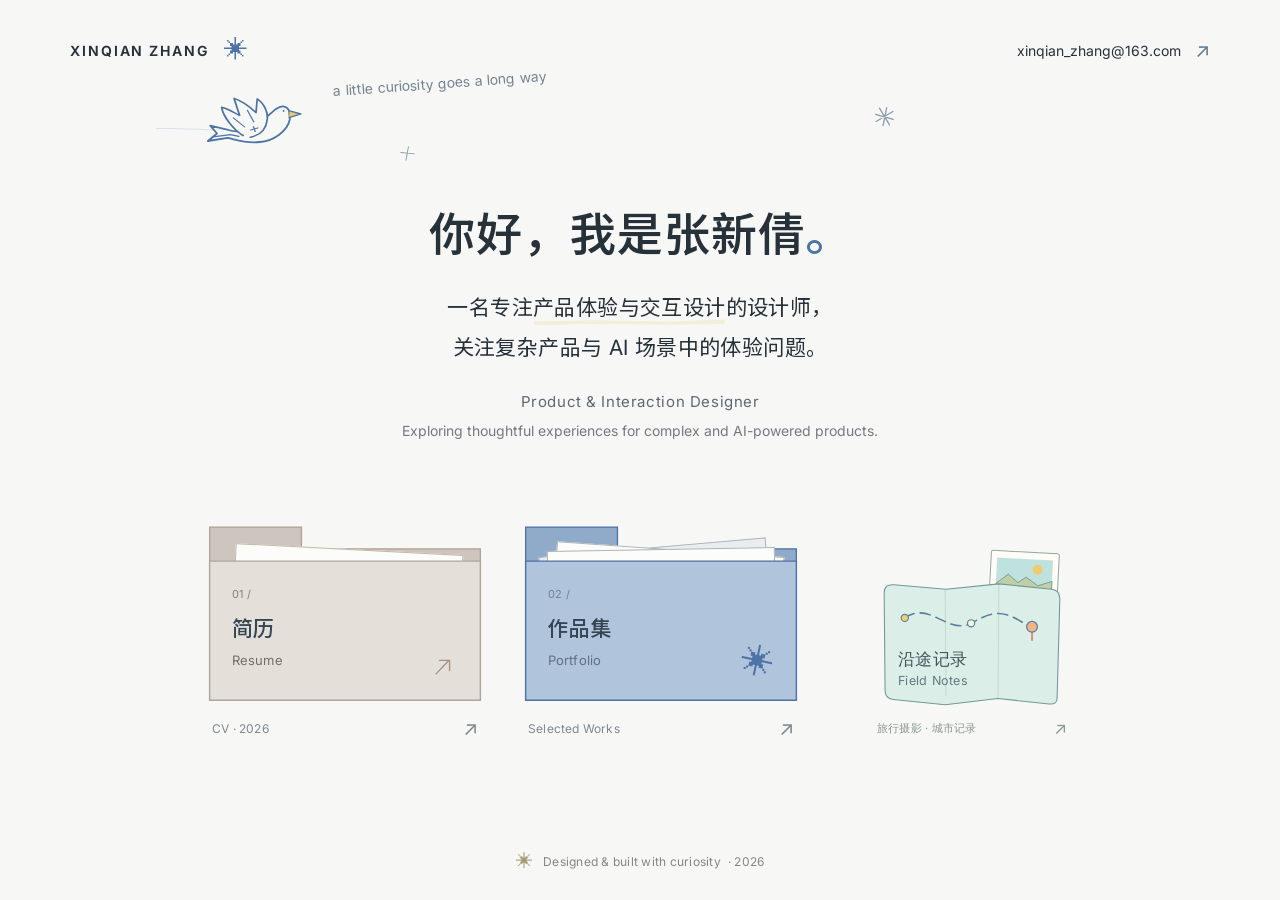
==== commit c741c889: "Square homepage folders and lead with resume" ====
--- a/index.html
+++ b/index.html
@@ -9,9 +9,9 @@
   <link rel="icon" type="image/svg+xml" href="homepage/assets/favicon.svg">
   <link rel="preload" href="homepage/assets/fonts/inter-latin.woff2" as="font" type="font/woff2" crossorigin>
   <link rel="preload" href="homepage/assets/fonts/noto-sans-sc-page.woff2" as="font" type="font/woff2" crossorigin>
-  <link rel="stylesheet" href="homepage/styles.css?v=4">
+  <link rel="stylesheet" href="homepage/styles.css?v=5">
   <script src="homepage/config.js" defer></script>
-  <script src="homepage/portal.js?v=4" defer></script>
+  <script src="homepage/portal.js?v=5" defer></script>
 </head>
 <body>
   <div class="portal">
@@ -39,19 +39,31 @@
         </div>
       </section>
 
-      <nav class="destinations" aria-label="作品集、简历与沿途记录">
+      <nav class="destinations" aria-label="简历、作品集与沿途记录">
         <div class="primary-destinations">
+          <a class="folder resume" data-destination="resume" href="./resume.html" aria-label="打开简历 Resume">
+          <div class="folder-art">
+            <svg class="folder-back" viewBox="0 0 300 206" aria-hidden="true"><path d="M7 18H104V41H293V201H7Z"/></svg>
+            <div class="papers" aria-hidden="true"><div class="paper cv-paper"><div class="cv-heading"><b></b><span></span></div><i></i><i></i><div class="cv-rule"></div><i></i><i></i><i></i></div></div>
+            <div class="folder-cover">
+              <svg viewBox="0 0 300 206" aria-hidden="true"><path d="M7 54H293V201H7Z"/></svg>
+              <div class="folder-label"><span class="folder-number">01 /</span><h2>简历</h2><span class="folder-english">Resume</span><svg class="cover-mark" viewBox="0 0 38 38" aria-hidden="true"><path d="m12 26 15-16m-11 0h12v12"/></svg></div>
+            </div>
+          </div>
+          <div class="folder-caption"><span>CV · 2026</span><span aria-hidden="true">↗</span></div>
+          </a>
+
           <a class="folder portfolio" data-destination="portfolio" href="#portfolio" aria-label="打开作品集 Portfolio">
           <div class="folder-art">
-            <svg class="folder-back" viewBox="0 0 300 206" aria-hidden="true"><path d="M7 29Q5 18 17 18L89 17Q98 17 103 27L111 41 283 40Q294 40 293 52L294 187Q294 200 282 200L18 201Q7 201 7 189Z"/></svg>
+            <svg class="folder-back" viewBox="0 0 300 206" aria-hidden="true"><path d="M7 18H104V41H293V201H7Z"/></svg>
             <div class="papers" aria-hidden="true">
               <div class="paper paper-back"><i></i><i></i></div>
               <div class="paper paper-middle"><div class="mini-row"><b></b><b></b><b></b></div><i></i></div>
               <div class="paper paper-front"><div class="mini-top"><span></span><span></span></div><div class="mini-layout"><b></b><div><i></i><i></i><i></i></div></div></div>
             </div>
             <div class="folder-cover">
-              <svg viewBox="0 0 300 206" aria-hidden="true"><path d="M7 61Q6 53 17 54L281 55Q294 54 293 66L292 188Q292 200 279 200L19 201Q7 201 8 188Z"/></svg>
-              <div class="folder-label"><span class="folder-number">01 /</span><h2>作品集</h2><span class="folder-english">Portfolio</span><span class="cover-spark" aria-hidden="true">✳</span></div>
+              <svg viewBox="0 0 300 206" aria-hidden="true"><path d="M7 54H293V201H7Z"/></svg>
+              <div class="folder-label"><span class="folder-number">02 /</span><h2>作品集</h2><span class="folder-english">Portfolio</span><span class="cover-spark" aria-hidden="true">✳</span></div>
             </div>
             <div class="bird" data-state="idle" aria-hidden="true">
               <svg class="bird-figure" viewBox="0 0 160 120">
@@ -73,18 +85,6 @@
             </div>
           </div>
           <div class="folder-caption"><span>Selected Works</span><span aria-hidden="true">↗</span></div>
-          </a>
-
-          <a class="folder resume" data-destination="resume" href="./resume.html" aria-label="打开简历 Resume">
-          <div class="folder-art">
-            <svg class="folder-back" viewBox="0 0 300 206" aria-hidden="true"><path d="M7 29Q6 18 18 18L90 19Q98 18 104 28L113 42 280 40Q294 40 293 53L292 189Q293 201 280 201L20 200Q7 201 8 188Z"/></svg>
-            <div class="papers" aria-hidden="true"><div class="paper cv-paper"><div class="cv-heading"><b></b><span></span></div><i></i><i></i><div class="cv-rule"></div><i></i><i></i><i></i></div></div>
-            <div class="folder-cover">
-              <svg viewBox="0 0 300 206" aria-hidden="true"><path d="M8 64Q7 54 19 54L280 55Q293 54 292 67L293 188Q293 200 280 200L19 200Q7 201 8 188Z"/></svg>
-              <div class="folder-label"><span class="folder-number">02 /</span><h2>简历</h2><span class="folder-english">Resume</span><svg class="cover-mark" viewBox="0 0 38 38" aria-hidden="true"><path d="m12 26 15-16m-11 0h12v12"/></svg></div>
-            </div>
-          </div>
-          <div class="folder-caption"><span>CV · 2026</span><span aria-hidden="true">↗</span></div>
           </a>
         </div>
 
--- a/homepage/styles.css
+++ b/homepage/styles.css
@@ -32,6 +32,8 @@
 .destinations{align-items:flex-end;flex-direction:row;gap:64px;width:100%}
 .primary-destinations{display:flex;gap:32px;justify-content:center}
 .folder-art{height:auto;aspect-ratio:300/206}
+.folder-back,.folder-cover>svg{stroke-linejoin:miter}
+.folder .paper{border-radius:0}
 .field-notes-entry{color:#65747a;display:block;flex:0 0 auto;margin:16px 0 0;position:relative;touch-action:manipulation;width:210px}
 .field-notes-art{height:138px;position:relative;transition:transform 300ms cubic-bezier(.2,.75,.25,1);width:100%}
 .travel-map{height:100%;inset:0;overflow:visible;position:absolute;width:100%;z-index:2}
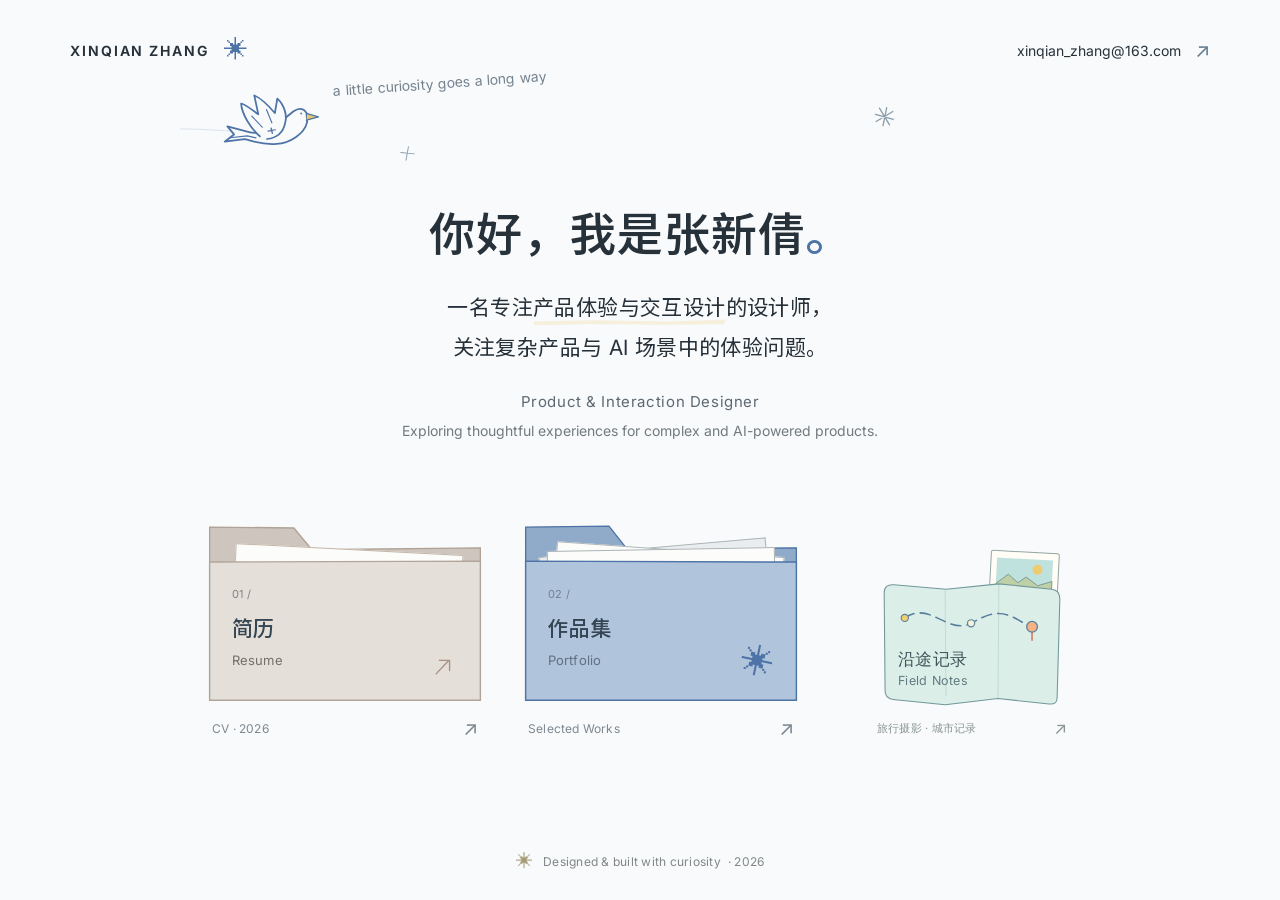
==== commit 9b6350ef: "Restore diagonal folder tabs and cool the homepage background" ====
--- a/index.html
+++ b/index.html
@@ -3,13 +3,13 @@
 <head>
   <meta charset="UTF-8">
   <meta name="viewport" content="width=device-width, initial-scale=1">
-  <meta name="theme-color" content="#F7F8F6">
+  <meta name="theme-color" content="#F8FAFB">
   <meta name="description" content="张新倩的个人作品集 · 产品体验与交互设计，关注复杂产品与 AI 场景中的体验问题。">
   <title>张新倩 · Product & Interaction Designer</title>
   <link rel="icon" type="image/svg+xml" href="homepage/assets/favicon.svg">
   <link rel="preload" href="homepage/assets/fonts/inter-latin.woff2" as="font" type="font/woff2" crossorigin>
   <link rel="preload" href="homepage/assets/fonts/noto-sans-sc-page.woff2" as="font" type="font/woff2" crossorigin>
-  <link rel="stylesheet" href="homepage/styles.css?v=5">
+  <link rel="stylesheet" href="homepage/styles.css?v=6">
   <script src="homepage/config.js" defer></script>
   <script src="homepage/portal.js?v=5" defer></script>
 </head>
@@ -43,10 +43,10 @@
         <div class="primary-destinations">
           <a class="folder resume" data-destination="resume" href="./resume.html" aria-label="打开简历 Resume">
           <div class="folder-art">
-            <svg class="folder-back" viewBox="0 0 300 206" aria-hidden="true"><path d="M7 18H104V41H293V201H7Z"/></svg>
+            <svg class="folder-back" viewBox="0 0 300 206" aria-hidden="true"><path d="M7 18L96 19L115 42L293 40V201H7Z"/></svg>
             <div class="papers" aria-hidden="true"><div class="paper cv-paper"><div class="cv-heading"><b></b><span></span></div><i></i><i></i><div class="cv-rule"></div><i></i><i></i><i></i></div></div>
             <div class="folder-cover">
-              <svg viewBox="0 0 300 206" aria-hidden="true"><path d="M7 54H293V201H7Z"/></svg>
+              <svg viewBox="0 0 300 206" aria-hidden="true"><path d="M7 55L293 54V201H7Z"/></svg>
               <div class="folder-label"><span class="folder-number">01 /</span><h2>简历</h2><span class="folder-english">Resume</span><svg class="cover-mark" viewBox="0 0 38 38" aria-hidden="true"><path d="m12 26 15-16m-11 0h12v12"/></svg></div>
             </div>
           </div>
@@ -55,14 +55,14 @@
 
           <a class="folder portfolio" data-destination="portfolio" href="#portfolio" aria-label="打开作品集 Portfolio">
           <div class="folder-art">
-            <svg class="folder-back" viewBox="0 0 300 206" aria-hidden="true"><path d="M7 18H104V41H293V201H7Z"/></svg>
+            <svg class="folder-back" viewBox="0 0 300 206" aria-hidden="true"><path d="M7 18L95 17L114 41L293 40V201H7Z"/></svg>
             <div class="papers" aria-hidden="true">
               <div class="paper paper-back"><i></i><i></i></div>
               <div class="paper paper-middle"><div class="mini-row"><b></b><b></b><b></b></div><i></i></div>
               <div class="paper paper-front"><div class="mini-top"><span></span><span></span></div><div class="mini-layout"><b></b><div><i></i><i></i><i></i></div></div></div>
             </div>
             <div class="folder-cover">
-              <svg viewBox="0 0 300 206" aria-hidden="true"><path d="M7 54H293V201H7Z"/></svg>
+              <svg viewBox="0 0 300 206" aria-hidden="true"><path d="M7 54L293 55V201H7Z"/></svg>
               <div class="folder-label"><span class="folder-number">02 /</span><h2>作品集</h2><span class="folder-english">Portfolio</span><span class="cover-spark" aria-hidden="true">✳</span></div>
             </div>
             <div class="bird" data-state="idle" aria-hidden="true">
--- a/homepage/styles.css
+++ b/homepage/styles.css
@@ -1,6 +1,6 @@
 @font-face{font-family:Inter;font-style:normal;font-weight:100 900;font-display:swap;src:url("assets/fonts/inter-latin.woff2") format("woff2")}
 @font-face{font-family:"Noto Sans SC";font-style:normal;font-weight:100 900;font-display:swap;src:url("assets/fonts/noto-sans-sc-page.woff2") format("woff2");unicode-range:U+2E80-9FFF,U+FF00-FFEF}
-:root{--cream:#f7f8f6;--ink:#27313a;--blue:#4e73a6;--orange:#d97957;--yellow:#e7c96d;--muted:#727a7e;--line:#4e73a6;--font-latin:Inter,sans-serif;--font-cjk:"Noto Sans SC","Source Han Sans SC",Inter,sans-serif;--font-ui:Inter,"Noto Sans SC","Source Han Sans SC",sans-serif;font-family:var(--font-ui);font-weight:400;color:var(--ink);background:var(--cream);font-synthesis:none}
+:root{--cream:#f8fafb;--ink:#27313a;--blue:#4e73a6;--orange:#d97957;--yellow:#e7c96d;--muted:#727a7e;--line:#4e73a6;--font-latin:Inter,sans-serif;--font-cjk:"Noto Sans SC","Source Han Sans SC",Inter,sans-serif;--font-ui:Inter,"Noto Sans SC","Source Han Sans SC",sans-serif;font-family:var(--font-ui);font-weight:400;color:var(--ink);background:var(--cream);font-synthesis:none}
 *{box-sizing:border-box}body{margin:0;overflow-x:clip}a{color:inherit;text-decoration:none}button,a{-webkit-tap-highlight-color:transparent}a:focus-visible{outline:2px solid var(--line);outline-offset:9px;border-radius:3px}::selection{background:#e7c96d77}.portal{max-width:1600px;margin:auto;padding:0 70px;min-height:100svh;display:flex;flex-direction:column;overflow:clip}.header{display:flex;justify-content:space-between;align-items:center;padding-top:38px;position:relative;z-index:2}.wordmark{font-size:14px;font-weight:650;letter-spacing:1.9px;display:flex;align-items:center;gap:14px}.wordmark-dot{font-size:24px;color:var(--blue);font-weight:400;line-height:1}.email{font-size:14px;display:flex;gap:14px;align-items:center}.email span{font-size:20px;color:#637c90}.email:hover{color:var(--line)}main{width:100%;max-width:1040px;margin:0 auto}.air{position:relative;height:140px;max-width:730px;margin:auto;display:flex;align-items:center;justify-content:center;padding-top:14px}.air-caption{position:absolute;left:8%;top:18px;font-family:var(--font-latin);font-style:normal;font-weight:400;font-size:14px;line-height:1.6;color:#758391;letter-spacing:.15px;transform:rotate(-4deg);transform-origin:left center}.star{position:absolute;stroke:#8a9dab;stroke-width:1.7;stroke-linecap:round;fill:none;width:23px}.star-one{left:17%;top:59%;transform:rotate(8deg);width:17px}.star-two{right:15%;top:31%;transform:rotate(14deg);color:var(--blue)}.intro{text-align:center;position:relative}.intro h1{font-family:var(--font-cjk);font-weight:550;font-size:46px;line-height:1.4;letter-spacing:1px;margin:0 0 22px;position:relative}.title-stop{color:var(--blue)}.description{font-family:var(--font-cjk);font-size:21px;line-height:1.9;letter-spacing:.4px;margin:0;position:relative}.emphasis{position:relative;white-space:nowrap}.emphasis:after{content:"";position:absolute;bottom:-5px;left:1px;right:0;height:6px;background:#e7c96d38;clip-path:polygon(0 35%,30% 13%,72% 34%,100% 0,99% 80%,68% 90%,27% 78%,0 100%);z-index:-1}.english{color:var(--muted);font-size:14px;line-height:1.65;margin-top:22px;position:relative}.english p{margin:0}.english .role{font-size:15px;letter-spacing:.6px;color:#5c6872;margin-bottom:4px}.mobile-break{display:none}.reveal-shapes{position:absolute;inset:-48px -35px;pointer-events:none;overflow:visible;z-index:1}
 .soft-shape{position:absolute;width:350px;height:245px;opacity:0;top:-6px;left:calc(50% - 295px);fill:#e1eaf2;transform-origin:80% 55%}
 .soft-shape.right{top:24px;left:calc(50% - 40px);fill:#eaf0f4;transform-origin:20% 45%}.destinations{display:flex;justify-content:center;gap:60px;margin:68px auto 0;position:relative}.folder{display:block;width:284px;flex-shrink:0;position:relative;touch-action:manipulation}.folder-art{position:relative;width:100%;height:195px;transition:transform 260ms ease}.folder-back,.folder-cover,.folder-cover>svg{position:absolute;inset:0;width:100%;height:100%}.folder-back{fill:#90abc9;stroke:#4e73a6;stroke-width:1.4;stroke-linejoin:round}.folder-cover{transform-origin:50% 95%;transition:transform 260ms ease;z-index:2}.folder-cover>svg{fill:#b0c4dc;stroke:#4e73a6;stroke-width:1.5;stroke-linejoin:round}.folder-label{position:absolute;left:29px;right:29px;top:72px;bottom:21px;text-align:left}.folder-number{font-family:var(--font-latin);font-size:11px;font-weight:400;letter-spacing:.3px;color:#718190}.folder-label h2{font-family:var(--font-cjk);font-size:21px;font-weight:500;color:#344553;letter-spacing:0;margin:10px 0 3px;line-height:1.6}.folder-english{font-family:var(--font-latin);font-size:13px;font-weight:400;line-height:1.6;color:#607182;letter-spacing:.1px}.cover-spark{position:absolute;right:0;bottom:2px;font-size:33px;color:#4e73a6;transform:rotate(12deg);font-weight:300}.resume .folder-back{fill:#cec5be;stroke:#b0a296}.resume .folder-cover>svg{fill:#e4dfd9;stroke:#b1a59b}.resume .folder-number{color:#85817d}.resume .folder-english{color:#756f69}.cover-mark{position:absolute;right:0;bottom:0;width:32px;height:32px;fill:none;stroke:#a79282;stroke-width:1.6;stroke-linecap:round;stroke-linejoin:round}.folder-caption{display:flex;align-items:center;justify-content:space-between;margin:13px 9px 0;font-family:var(--font-latin);font-size:12px;font-weight:400;letter-spacing:.2px;color:#7e8891}.folder-caption>span:last-child{font-size:20px;line-height:1;color:inherit}.papers{position:absolute;left:29px;right:27px;top:39px;height:138px;z-index:1}.paper{position:absolute;background:#fcfcfa;border:1px solid #acb4b6;border-radius:2px;width:100%;height:100%;padding:16px;transition:transform 260ms ease}.paper-back{transform:translate(-4px,-2px) rotate(-5deg);background:#e9edf0}.paper-middle{transform:translate(4px,0) rotate(4deg)}.paper-front{transform:rotate(-1deg)}.paper i{display:block;height:3px;width:85%;background:#c7cfd2;margin-top:8px}.paper i:nth-child(even){width:60%}.mini-top{display:flex;justify-content:space-between}.mini-top span{display:block;width:25px;height:4px;background:#97afc0}.mini-top span:last-child{width:46px;height:3px;background:#d4dadd}.mini-layout{display:flex;gap:14px;margin-top:16px}.mini-layout>b{display:block;width:49px;height:37px;background:#b0c4dc;border-radius:2px}.mini-layout>div{flex:1}.mini-row{display:flex;gap:7px}.mini-row b{width:24px;height:19px;background:#c1cdd7}.cv-paper{border-color:#c4b7a8;transform:rotate(3deg);padding:15px 21px}.cv-heading{display:flex;justify-content:space-between;align-items:center}.cv-heading b{width:63px;height:6px;background:#a6a6a1}.cv-heading span{width:19px;height:19px;background:#d2cbc3;border-radius:50%}.cv-paper i{height:2px;background:#cfcac2}.cv-rule{height:1px;background:#ded8cf;margin:12px 0}.bird{position:absolute;z-index:4;width:85px;height:64px;left:37px;top:-42px;pointer-events:none;transform-origin:50% 90%}
